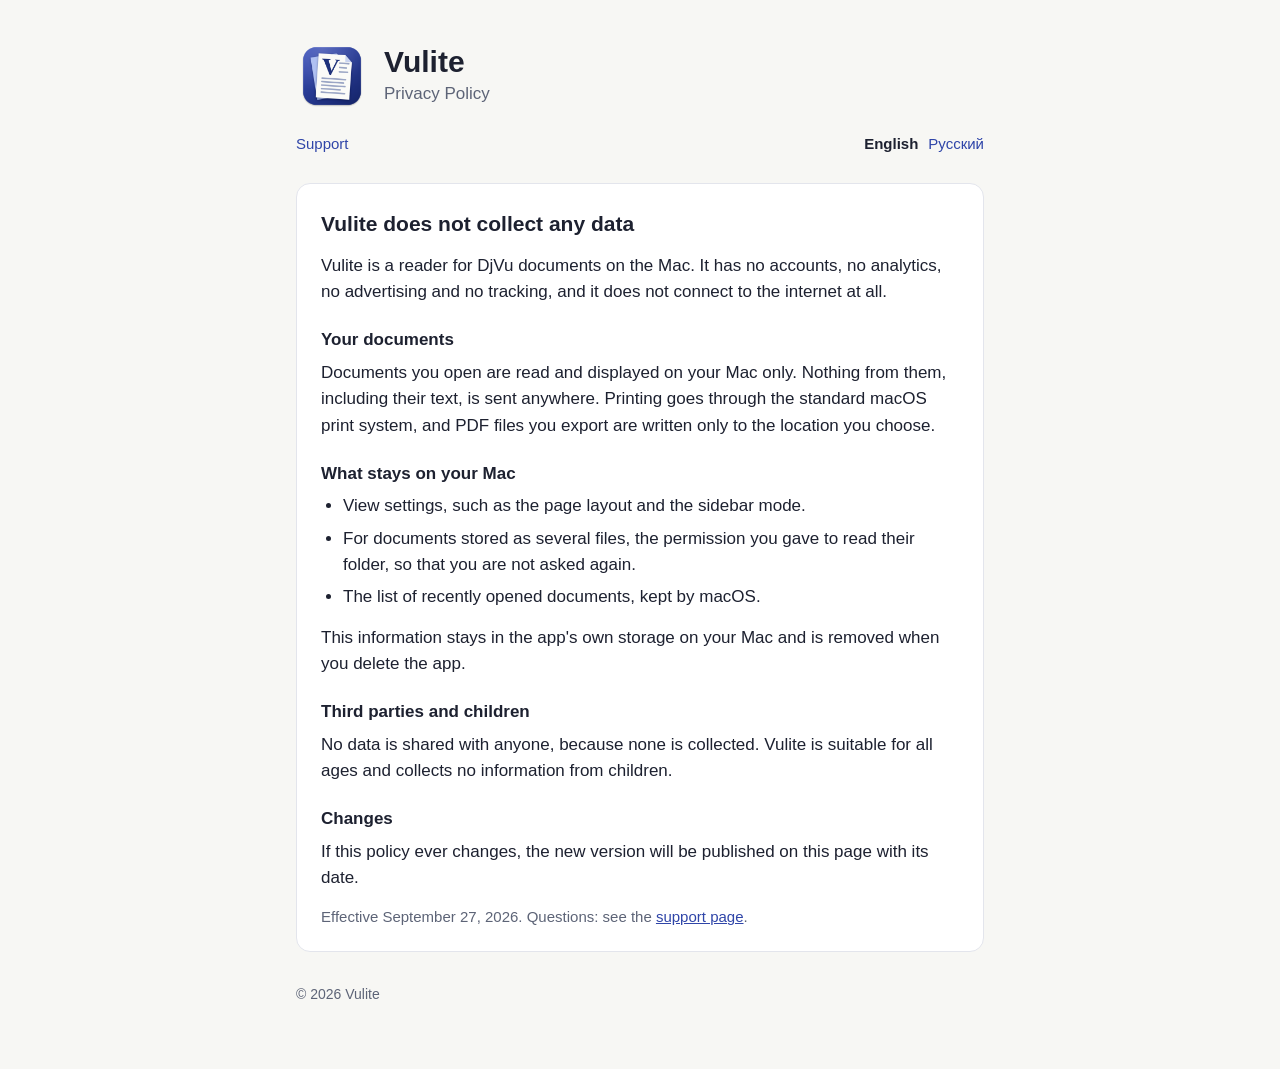
==== privacy.html @ ad3900f6 "Support and privacy pages Co-Authored-By: Claude Opus 5.5 <noreply@anthropic.com>" ====
<!doctype html>
<html lang="en">
<head>
<meta charset="utf-8">
<meta name="viewport" content="width=device-width, initial-scale=1">
<title>Vulite Privacy Policy</title>
<meta name="title-en" content="Vulite Privacy Policy">
<meta name="title-ru" content="Vulite — политика конфиденциальности">
<link rel="icon" href="icon.png">
<link rel="stylesheet" href="style.css">
<script src="lang.js"></script>
</head>
<body>
<main>
  <header>
    <img src="icon.png" alt="">
    <div>
      <h1>Vulite</h1>
      <p lang="en">Privacy Policy</p>
      <p lang="ru">Политика конфиденциальности</p>
    </div>
  </header>
  <nav>
    <a href="index.html" lang="en">Support</a><a href="index.html" lang="ru">Поддержка</a>
    <span class="lang"><button data-lang="en">English</button><button data-lang="ru">Русский</button></span>
  </nav>

  <section class="card" lang="en">
    <h2>Vulite does not collect any data</h2>
    <p>Vulite is a reader for DjVu documents on the Mac. It has no accounts, no analytics, no advertising and no
      tracking, and it does not connect to the internet at all.</p>
    <h3>Your documents</h3>
    <p>Documents you open are read and displayed on your Mac only. Nothing from them, including their text, is sent
      anywhere. Printing goes through the standard macOS print system, and PDF files you export are written only to
      the location you choose.</p>
    <h3>What stays on your Mac</h3>
    <ul>
      <li>View settings, such as the page layout and the sidebar mode.</li>
      <li>For documents stored as several files, the permission you gave to read their folder, so that you are not asked again.</li>
      <li>The list of recently opened documents, kept by macOS.</li>
    </ul>
    <p>This information stays in the app's own storage on your Mac and is removed when you delete the app.</p>
    <h3>Third parties and children</h3>
    <p>No data is shared with anyone, because none is collected. Vulite is suitable for all ages and collects no
      information from children.</p>
    <h3>Changes</h3>
    <p>If this policy ever changes, the new version will be published on this page with its date.</p>
    <p class="muted">Effective September 27, 2026. Questions: see the <a href="index.html">support page</a>.</p>
  </section>

  <section class="card" lang="ru">
    <h2>Vulite не собирает никаких данных</h2>
    <p>Vulite — читалка документов DjVu для Mac. В ней нет учётных записей, аналитики, рекламы и отслеживания,
      и она вообще не подключается к интернету.</p>
    <h3>Ваши документы</h3>
    <p>Открытые документы читаются и показываются только на вашем Mac. Ничего из них, в том числе текст, никуда
      не передаётся. Печать идёт через стандартную систему печати macOS, а экспортированные PDF записываются
      только туда, куда вы укажете.</p>
    <h3>Что хранится на вашем Mac</h3>
    <ul>
      <li>Настройки просмотра, например режим страниц и боковой панели.</li>
      <li>Для документов из нескольких файлов — ваше разрешение читать их папку, чтобы не спрашивать повторно.</li>
      <li>Список недавних документов, который ведёт macOS.</li>
    </ul>
    <p>Эти сведения остаются в собственном хранилище приложения на вашем Mac и удаляются вместе с приложением.</p>
    <h3>Третьи лица и дети</h3>
    <p>Данные никому не передаются, потому что не собираются. Vulite подходит для любого возраста и не собирает
      сведений о детях.</p>
    <h3>Изменения</h3>
    <p>Если политика изменится, новая редакция будет опубликована на этой странице с датой.</p>
    <p class="muted">Действует с 27 сентября 2026 года. Вопросы — на <a href="index.html">странице поддержки</a>.</p>
  </section>

  <footer>© 2026 Vulite</footer>
</main>
</body>
</html>
---- style.css ----
:root {
  --bg: #f7f7f4;
  --card: #ffffff;
  --text: #1d2130;
  --muted: #5d6477;
  --accent: #2f45a8;
  --line: #e3e5ec;
  color-scheme: light dark;
}
@media (prefers-color-scheme: dark) {
  :root {
    --bg: #15171e;
    --card: #1d2029;
    --text: #e8eaf1;
    --muted: #9aa1b5;
    --accent: #8ea2ff;
    --line: #2c303c;
  }
}
* { box-sizing: border-box; }
body {
  margin: 0;
  background: var(--bg);
  color: var(--text);
  font: 17px/1.55 -apple-system, BlinkMacSystemFont, "Segoe UI", Roboto, "Helvetica Neue", Arial, sans-serif;
}
main { max-width: 720px; margin: 0 auto; padding: 40px 16px 64px; }
header { display: flex; align-items: center; gap: 16px; margin-bottom: 8px; }
header img { width: 72px; height: 72px; }
header h1 { margin: 0; font-size: 30px; line-height: 1.15; }
header p { margin: 2px 0 0; color: var(--muted); }
nav { display: flex; flex-wrap: wrap; gap: 6px 18px; margin: 20px 0 28px; font-size: 15px; }
nav a, .lang button { color: var(--accent); text-decoration: none; }
nav a:hover { text-decoration: underline; }
.lang { margin-left: auto; display: flex; gap: 10px; }
.lang button { background: none; border: 0; padding: 0; font: inherit; cursor: pointer; }
.lang button[aria-pressed="true"] { color: var(--text); font-weight: 600; cursor: default; }
section.card {
  background: var(--card);
  border: 1px solid var(--line);
  border-radius: 14px;
  padding: 24px 24px 8px;
  margin-bottom: 20px;
}
h2 { font-size: 21px; margin: 0 0 12px; }
h3 { font-size: 17px; margin: 22px 0 6px; }
p, ul { margin: 0 0 14px; }
ul { padding-left: 22px; }
li { margin-bottom: 6px; }
a { color: var(--accent); }
.muted { color: var(--muted); font-size: 15px; }
footer { color: var(--muted); font-size: 14px; margin-top: 32px; }
/* With JavaScript only the reader's language is shown; without it both are. */
.js [lang]:not(html).hidden { display: none; }
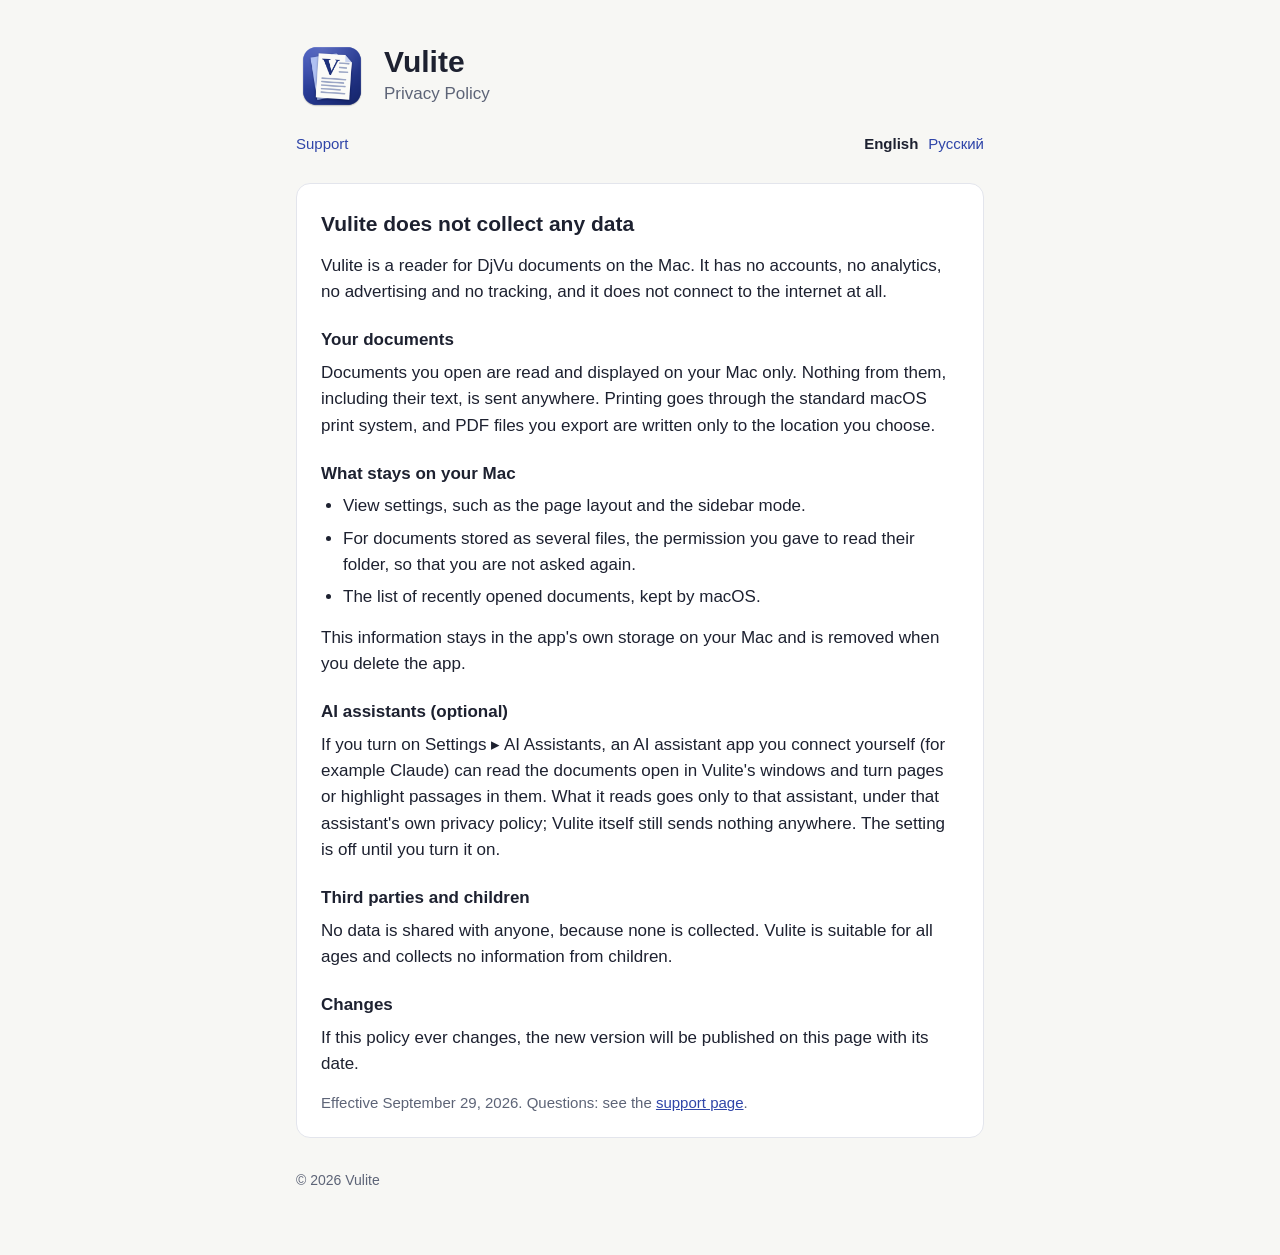
==== commit d84cf3e1: "Privacy policy: optional AI assistants section Co-Authored-By: Claude Opus 5.5 <noreply@anthropic.co" ====
--- a/privacy.html
+++ b/privacy.html
@@ -40,12 +40,17 @@
       <li>The list of recently opened documents, kept by macOS.</li>
     </ul>
     <p>This information stays in the app's own storage on your Mac and is removed when you delete the app.</p>
+    <h3>AI assistants (optional)</h3>
+    <p>If you turn on Settings ▸ AI Assistants, an AI assistant app you connect yourself (for example Claude)
+      can read the documents open in Vulite's windows and turn pages or highlight passages in them. What it reads
+      goes only to that assistant, under that assistant's own privacy policy; Vulite itself still sends nothing
+      anywhere. The setting is off until you turn it on.</p>
     <h3>Third parties and children</h3>
     <p>No data is shared with anyone, because none is collected. Vulite is suitable for all ages and collects no
       information from children.</p>
     <h3>Changes</h3>
     <p>If this policy ever changes, the new version will be published on this page with its date.</p>
-    <p class="muted">Effective September 27, 2026. Questions: see the <a href="index.html">support page</a>.</p>
+    <p class="muted">Effective September 29, 2026. Questions: see the <a href="index.html">support page</a>.</p>
   </section>
 
   <section class="card" lang="ru">
@@ -63,12 +68,17 @@
       <li>Список недавних документов, который ведёт macOS.</li>
     </ul>
     <p>Эти сведения остаются в собственном хранилище приложения на вашем Mac и удаляются вместе с приложением.</p>
+    <h3>ИИ-ассистенты (по желанию)</h3>
+    <p>Если включить Настройки ▸ ИИ-ассистенты, подключённое вами приложение-ассистент (например, Claude) сможет
+      читать документы, открытые в окнах Vulite, листать их и подсвечивать места. Прочитанное уходит только этому
+      ассистенту и подчиняется его собственной политике конфиденциальности; сам Vulite по-прежнему ничего никуда
+      не отправляет. По умолчанию настройка выключена.</p>
     <h3>Третьи лица и дети</h3>
     <p>Данные никому не передаются, потому что не собираются. Vulite подходит для любого возраста и не собирает
       сведений о детях.</p>
     <h3>Изменения</h3>
     <p>Если политика изменится, новая редакция будет опубликована на этой странице с датой.</p>
-    <p class="muted">Действует с 27 сентября 2026 года. Вопросы — на <a href="index.html">странице поддержки</a>.</p>
+    <p class="muted">Действует с 29 сентября 2026 года. Вопросы — на <a href="index.html">странице поддержки</a>.</p>
   </section>
 
   <footer>© 2026 Vulite</footer>
